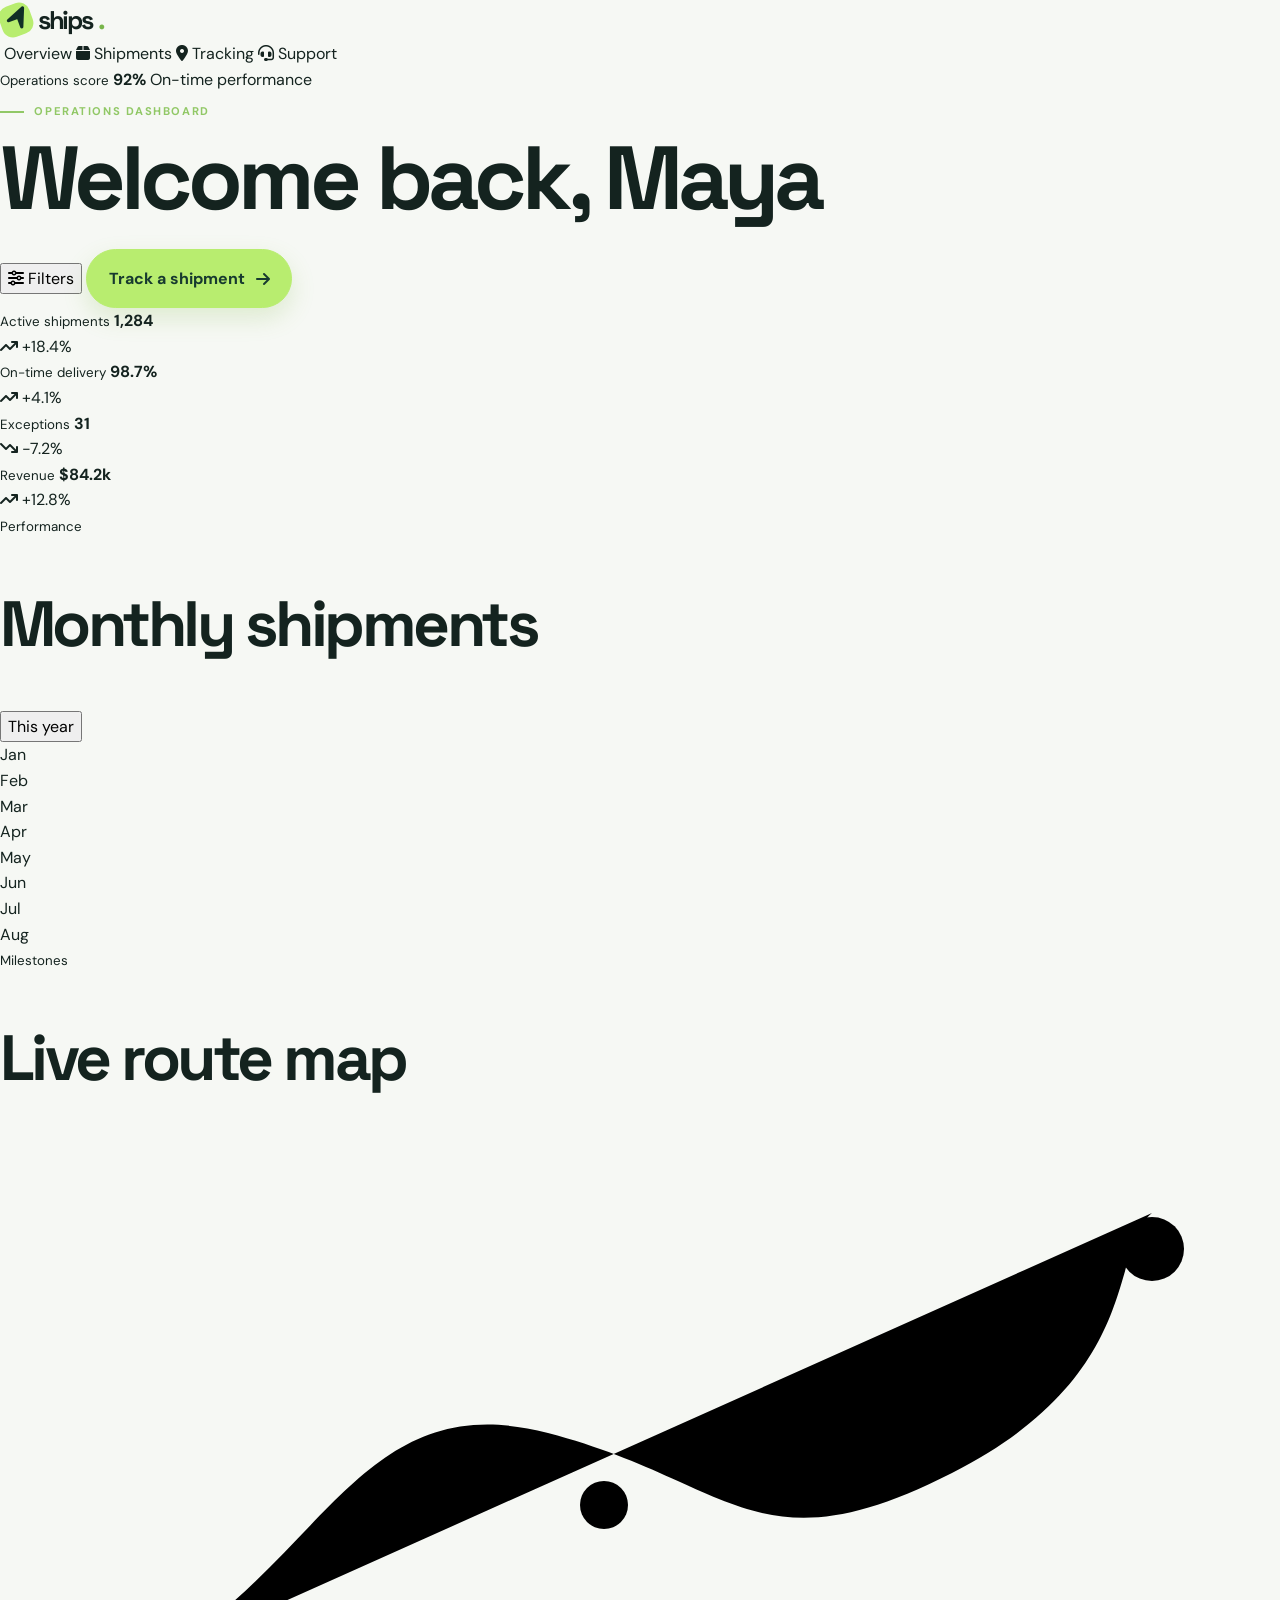
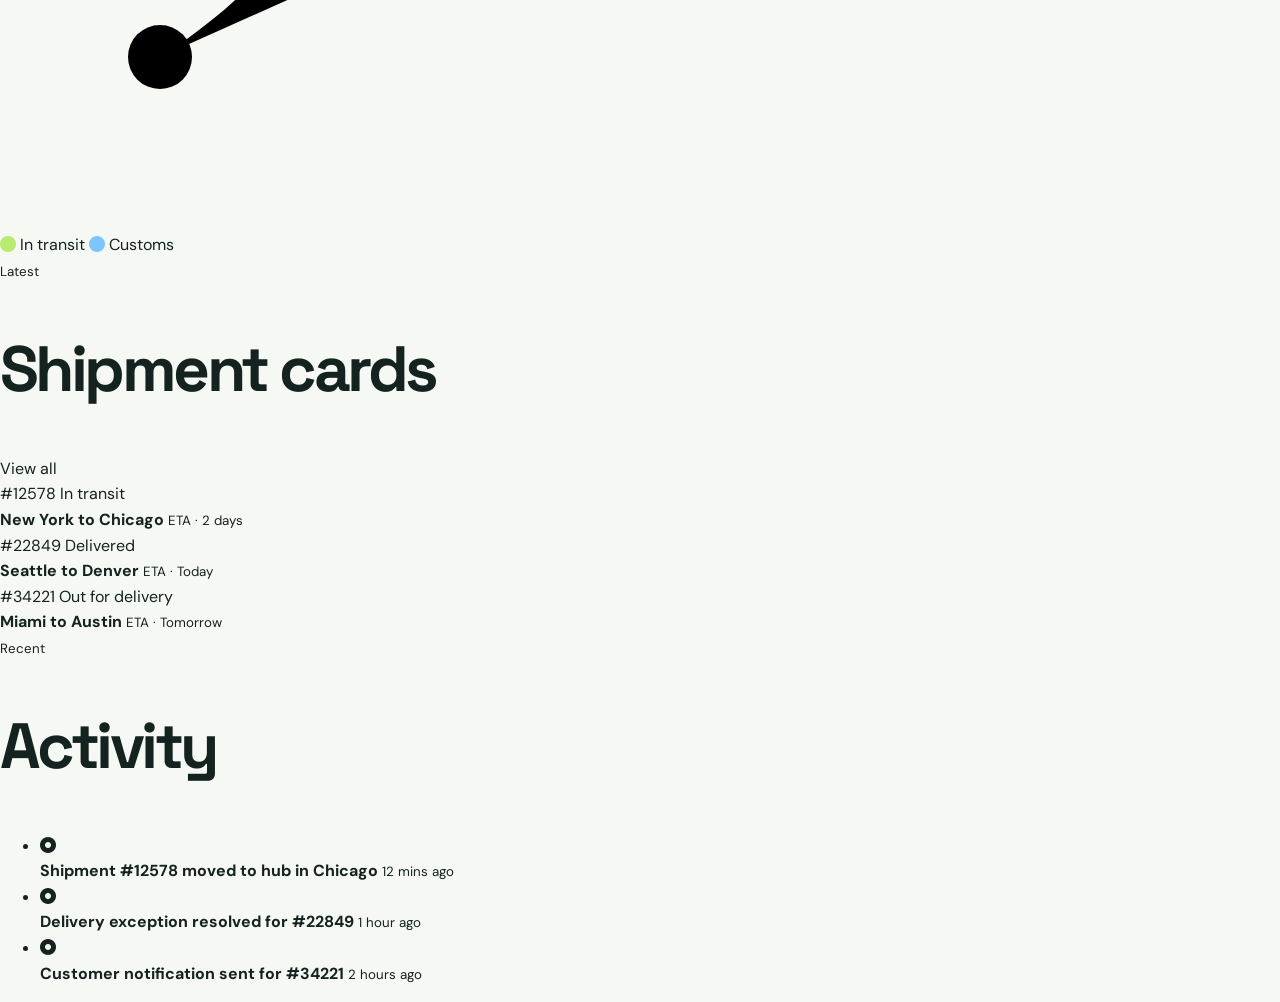
==== dashboard.html @ d17eea0c "Add dashboard overview page and full login/signup flow for Ships" ====
<!doctype html>
<html lang="en">
<head>
  <meta charset="UTF-8">
  <meta name="viewport" content="width=device-width, initial-scale=1">
  <meta name="description" content="Ships dashboard for shipment management and performance insights.">
  <title>Dashboard — Ships</title>
  <link rel="preconnect" href="https://fonts.googleapis.com">
  <link rel="preconnect" href="https://fonts.gstatic.com" crossorigin>
  <link href="https://fonts.googleapis.com/css2?family=DM+Sans:wght@400;500;600;700&family=Space+Grotesk:wght@500;600;700&display=swap" rel="stylesheet">
  <link rel="stylesheet" href="https://cdnjs.cloudflare.com/ajax/libs/font-awesome/6.5.2/css/all.min.css">
  <link rel="stylesheet" href="styles.css">
</head>
<body class="app-body">
  <div class="dashboard-shell">
    <aside class="sidebar">
      <div class="sidebar-brand">
        <a class="brand" href="index.html"><span class="brand-mark"><i class="fa-solid fa-location-arrow"></i></span>ships<span class="brand-dot">.</span></a>
      </div>

      <nav class="side-nav" aria-label="Dashboard navigation">
        <a class="active" href="dashboard.html"><i class="fa-solid fa-grid-2"></i> Overview</a>
        <a href="track.html"><i class="fa-solid fa-box"></i> Shipments</a>
        <a href="track.html"><i class="fa-solid fa-location-dot"></i> Tracking</a>
        <a href="contact.html"><i class="fa-solid fa-headset"></i> Support</a>
      </nav>

      <div class="sidebar-card">
        <small>Operations score</small>
        <strong>92%</strong>
        <span>On-time performance</span>
      </div>
    </aside>

    <main class="dashboard-main">
      <header class="topbar">
        <div>
          <p class="eyebrow"><span></span> Operations dashboard</p>
          <h1>Welcome back, Maya</h1>
        </div>
        <div class="topbar-actions">
          <button class="ghost-button" type="button"><i class="fa-solid fa-sliders"></i> Filters</button>
          <a class="button" href="track.html">Track a shipment <i class="fa-solid fa-arrow-right"></i></a>
        </div>
      </header>

      <section class="summary-grid">
        <article class="summary-card accent">
          <div>
            <small>Active shipments</small>
            <strong>1,284</strong>
          </div>
          <span class="trend up"><i class="fa-solid fa-arrow-trend-up"></i> +18.4%</span>
        </article>

        <article class="summary-card">
          <div>
            <small>On-time delivery</small>
            <strong>98.7%</strong>
          </div>
          <span class="trend up"><i class="fa-solid fa-arrow-trend-up"></i> +4.1%</span>
        </article>

        <article class="summary-card">
          <div>
            <small>Exceptions</small>
            <strong>31</strong>
          </div>
          <span class="trend down"><i class="fa-solid fa-arrow-trend-down"></i> -7.2%</span>
        </article>

        <article class="summary-card">
          <div>
            <small>Revenue</small>
            <strong>$84.2k</strong>
          </div>
          <span class="trend up"><i class="fa-solid fa-arrow-trend-up"></i> +12.8%</span>
        </article>
      </section>

      <section class="panel-grid">
        <article class="panel chart-panel">
          <div class="panel-header">
            <div>
              <small>Performance</small>
              <h2>Monthly shipments</h2>
            </div>
            <button class="ghost-button subtle" type="button">This year</button>
          </div>

          <div class="chart-bars" aria-label="Monthly shipment chart">
            <div class="bar-group"><span style="height:35%"></span><label>Jan</label></div>
            <div class="bar-group"><span style="height:48%"></span><label>Feb</label></div>
            <div class="bar-group"><span style="height:42%"></span><label>Mar</label></div>
            <div class="bar-group"><span style="height:68%"></span><label>Apr</label></div>
            <div class="bar-group"><span style="height:72%"></span><label>May</label></div>
            <div class="bar-group"><span style="height:82%"></span><label>Jun</label></div>
            <div class="bar-group"><span style="height:76%"></span><label>Jul</label></div>
            <div class="bar-group"><span style="height:90%"></span><label>Aug</label></div>
          </div>
        </article>

        <article class="panel">
          <div class="panel-header">
            <div>
              <small>Milestones</small>
              <h2>Live route map</h2>
            </div>
          </div>

          <div class="map-card">
            <svg viewBox="0 0 320 170" aria-label="Route map">
              <path d="M40 128C82 102 91 60 137 72s52 35 101 10 39-56 50-65" />
              <circle cx="40" cy="128" r="8" />
              <circle cx="288" cy="26" r="8" />
              <circle cx="151" cy="90" r="6" />
            </svg>
            <div class="map-legend">
              <span><i class="fa-solid fa-circle" style="color:#b8ed6f"></i> In transit</span>
              <span><i class="fa-solid fa-circle" style="color:#7ec4ff"></i> Customs</span>
            </div>
          </div>
        </article>
      </section>

      <section class="bottom-grid">
        <article class="panel shipments-panel">
          <div class="panel-header">
            <div>
              <small>Latest</small>
              <h2>Shipment cards</h2>
            </div>
            <a href="track.html" class="link-inline">View all</a>
          </div>

          <div class="shipment-list">
            <div class="shipment-item">
              <div class="shipment-meta">
                <span class="shipment-id">#12578</span>
                <span class="status in-transit">In transit</span>
              </div>
              <div class="shipment-summary">
                <strong>New York to Chicago</strong>
                <small>ETA · 2 days</small>
              </div>
            </div>

            <div class="shipment-item">
              <div class="shipment-meta">
                <span class="shipment-id">#22849</span>
                <span class="status delivered">Delivered</span>
              </div>
              <div class="shipment-summary">
                <strong>Seattle to Denver</strong>
                <small>ETA · Today</small>
              </div>
            </div>

            <div class="shipment-item">
              <div class="shipment-meta">
                <span class="shipment-id">#34221</span>
                <span class="status pending">Out for delivery</span>
              </div>
              <div class="shipment-summary">
                <strong>Miami to Austin</strong>
                <small>ETA · Tomorrow</small>
              </div>
            </div>
          </div>
        </article>

        <article class="panel activity-panel">
          <div class="panel-header">
            <div>
              <small>Recent</small>
              <h2>Activity</h2>
            </div>
          </div>

          <ul class="activity-list">
            <li>
              <i class="fa-solid fa-circle-dot"></i>
              <div>
                <strong>Shipment #12578 moved to hub in Chicago</strong>
                <small>12 mins ago</small>
              </div>
            </li>
            <li>
              <i class="fa-solid fa-circle-dot"></i>
              <div>
                <strong>Delivery exception resolved for #22849</strong>
                <small>1 hour ago</small>
              </div>
            </li>
            <li>
              <i class="fa-solid fa-circle-dot"></i>
              <div>
                <strong>Customer notification sent for #34221</strong>
                <small>2 hours ago</small>
              </div>
            </li>
          </ul>
        </article>
      </section>
    </main>
  </div>

  <script src="script.js"></script>
</body>
</html>
---- styles.css ----
/* Enhanced page styles */
:root{--ink:#14231f;--muted:#687872;--paper:#f6f8f4;--surface:#fff;--line:#dfe7e2;--green:#b8ed6f;--deep:#102f26;--accent:#e5ffb8;--shadow:0 24px 70px rgba(20,35,31,.12);--radius:24px} [data-theme=dark]{--ink:#eef5ed;--muted:#aabbb2;--paper:#0d1814;--surface:#122720;--line:#2f4a42;--deep:#07140f;--accent:#1d352f;--shadow:0 24px 70px #0008}*{box-sizing:border-box}html{scroll-behavior:smooth}body{margin:0;color:var(--ink);background:var(--paper);font:400 16px/1.6 "DM Sans",sans-serif;transition:.3s}h1,h2,h3,.brand{font-family:"Space Grotesk",sans-serif}h1,h2{line-height:1.03;letter-spacing:-.055em}h1{font-size:clamp(3.4rem,7vw,6.5rem);margin:.5rem 0 1.5rem}h2{font-size:clamp(2.7rem,5vw,5rem)}h3{font-size:1.3rem}em{color:#69a83c;font-style:normal}[data-theme=dark] em{color:var(--green)}a{color:inherit;text-decoration:none}button,input,select,textarea{font:inherit}button{cursor:pointer}.container{width:min(1120px,calc(100% - 40px));margin:auto}.sr-only{position:absolute;width:1px;height:1px;overflow:hidden;clip:rect(0,0,0,0)}.skip-link{position:absolute;top:-80px;left:1rem;z-index:30;padding:.7rem 1rem;background:var(--green);border-radius:999px}.skip-link:focus{top:1rem}.site-header{position:absolute;inset:0 0 auto;z-index:10}.nav{min-height:88px;display:flex;align-items:center;justify-content:space-between}.brand{display:inline-flex;align-items:center;gap:.35rem;font-size:1.6rem;font-weight:700;letter-spacing:-.08em}.brand-mark{display:grid;place-items:center;width:32px;height:32px;border-radius:11px;background:var(--green);color:var(--deep);transform:rotate(-20deg)}.brand-dot{color:#78b54a}.nav-menu{display:flex;align-items:center;gap:2rem;font-weight:600;font-size:.92rem}.nav-menu a:not(.button),.theme-toggle{opacity:.75;transition:.2s}.nav-menu a:hover,.theme-toggle:hover{opacity:1;transform:translateY(-2px)}.theme-toggle,.nav-toggle{border:0;background:none;color:inherit}.nav-toggle{display:none;font-size:1.3rem}.button{display:inline-flex;align-items:center;justify-content:center;gap:.7rem;padding:1rem 1.35rem;border:1px solid var(--green);border-radius:999px;background:var(--green);color:#173a2f;font-weight:700;box-shadow:0 10px 25px #7db74333;transition:.25s}.button:hover{transform:translateY(-3px);box-shadow:0 15px 30px #7db74355}.button-small{padding:.75rem 1rem;font-size:.82rem}.button-outline{border-color:var(--line);background:transparent;color:var(--ink);box-shadow:none}.text-link,.card-link{display:inline-flex;align-items:center;gap:.7rem;font-weight:700}.text-link i,.card-link i{color:#6ca946}.hero{position:relative;display:flex;align-items:center;min-height:820px;overflow:hidden;background:var(--deep);color:#f5faf3}.hero-backdrop{position:absolute;inset:0;background:linear-gradient(110deg,#071d17f5 8%,#12382dcc 55%,#071d1788),url('https://images.unsplash.com/photo-1519003722824-194d4455a60c?auto=format&fit=crop&w=2600&q=90') center/cover;animation:cinematic-pan 22s ease-in-out infinite alternate}.hero-backdrop:after{content:"";position:absolute;inset:0;background:radial-gradient(circle at 75% 30%,#b8ed6f22,transparent 35%),linear-gradient(180deg,transparent,#071d1744)}.hero-grid{position:relative;z-index:1;display:grid;grid-template-columns:1fr .85fr;gap:4rem;align-items:center;padding-top:4rem}.eyebrow{display:flex;align-items:center;gap:.65rem;color:#91c866;text-transform:uppercase;letter-spacing:.14em;font-size:.7rem;font-weight:700}.eyebrow span{width:24px;height:2px;background:currentColor}.hero h1 em{color:var(--green)}.hero-text{max-width:510px;color:#c6d6cc;font-size:1.08rem}.hero-actions{display:flex;gap:1.5rem;align-items:center;margin:2rem 0 3rem}.trust-row{display:flex;align-items:center;gap:1rem;color:#b5c9be;font-size:.82rem}.trust-row p{margin:0}.trust-row strong{color:#fff}.avatar-stack{display:flex}.avatar-stack span{display:grid;place-items:center;width:30px;height:30px;margin-left:-7px;border:2px solid var(--deep);border-radius:50%;background:#d4efc3;color:#375541;font-size:.58rem;font-weight:700}.avatar-stack span:first-child{margin-left:0;background:#f5c4aa}.avatar-stack span:nth-child(2){background:#c6ccf3}.avatar-stack span:nth-child(3){background:#f3d891}.hero-slider{width:100%;max-width:460px;overflow:hidden}.hero-slide{min-height:490px;padding:1.8rem;border:1px solid #ffffff2b;border-radius:28px;background:#ffffff16;backdrop-filter:blur(18px);box-shadow:0 30px 80px #0005;transition:transform .4s}.hero-slide:hover{transform:translateY(-8px)}.hero-slide h2{color:#fff;font-size:2rem;letter-spacing:-.04em;margin:.4rem 0 1.5rem}.hero-illustration{height:245px;display:grid;place-items:center}.hero-illustration svg{width:100%;height:100%;overflow:visible}.map-line,.route-small{fill:none;stroke:var(--green);stroke-width:5;stroke-dasharray:8 10;animation:dash 5s linear infinite}.hero-illustration circle{fill:var(--green)}.parcel{fill:#b8ed6f33;stroke:var(--green);stroke-width:4}.parcel-line,.chart{fill:none;stroke:#e5ffb8;stroke-width:4}.dash-window,.phone{fill:#ffffff0b;stroke:#b8ed6f;stroke-width:3}.chart-dot{fill:#fff}.phone-screen{fill:#b8ed6f22;stroke:#e5ffb8;stroke-width:2}.phone-dot{fill:#fff}.swiper-pagination-bullet{background:#fff;opacity:.45}.swiper-pagination-bullet-active{background:var(--green);opacity:1}.scroll-cue{position:absolute;bottom:1.5rem;left:50%;color:#9fb8aa;font-size:.65rem;text-transform:uppercase;letter-spacing:.14em;transform:translateX(-50%)}.scroll-cue span{display:inline-block;width:1px;height:30px;margin-right:.7rem;vertical-align:middle;background:#9fb8aa}.orbit-one,.orbit-two{position:absolute;border:1px solid #b8ed6f33;border-radius:50%;pointer-events:none}.orbit-one{width:500px;height:500px;right:-180px;top:15%;animation:orbit 18s linear infinite}.orbit-two{width:280px;height:280px;right:10%;top:35%;animation:orbit 12s linear infinite reverse}.logo-strip{padding:3rem 0 2rem}.logo-strip p{text-align:center;color:var(--muted);font-size:.72rem;text-transform:uppercase;letter-spacing:.13em}.logos{display:flex;justify-content:space-between;gap:2rem;color:#82918b;font:700 1.25rem "Space Grotesk"}.logos span{transition:.25s}.logos span:hover{color:var(--ink);transform:translateY(-3px)}.logo-accent{color:#85bd55}.stats-section{display:grid;grid-template-columns:repeat(4,1fr);gap:1rem;padding-block:2rem}.stat-card{padding:1.5rem;border:1px solid var(--line);border-radius:18px;background:#ffffff4d;text-align:center}.stat-card b{display:block;font:700 clamp(1.7rem,3vw,3rem) "Space Grotesk";letter-spacing:-.05em}.stat-card span{color:var(--muted);font-size:.82rem}.section{padding:7rem 0}.section-heading{max-width:650px;margin-bottom:3.5rem}.section-heading h2{margin:.5rem 0 1.2rem}.section-heading>p:last-child{color:var(--muted);max-width:500px}.services-grid{display:grid;grid-template-columns:repeat(3,1fr);gap:1.25rem}.service-card{min-height:280px;padding:2rem;border:1px solid var(--line);border-radius:var(--radius);background:var(--surface);transition:.35s}.service-card:hover{transform:translateY(-10px);border-color:#a7d77b;box-shadow:var(--shadow)}.service-icon{display:grid;place-items:center;width:56px;height:56px;margin-bottom:3rem;border-radius:16px;background:var(--accent);color:#4b7834;font-size:1.35rem;transition:.35s}.service-card:hover .service-icon{transform:rotate(-8deg) scale(1.12);border-radius:50%}.service-card p{color:var(--muted);font-size:.9rem}.process-section{background:linear-gradient(180deg,#e5ffb88c,#e5ffb82e)}.platform-grid,.contact-grid{display:grid;grid-template-columns:1fr 1fr;gap:5rem;align-items:center}.platform-visual{position:relative;min-height:440px;display:grid;place-items:center}.dashboard-card{width:min(100%,530px);padding:1.4rem;border:1px solid #ffffff1c;border-radius:24px;background:#173a2f;color:#ebf2ed;box-shadow:0 28px 60px #173a2f55}.dash-topbar{display:flex;gap:.5rem;border-bottom:1px solid #ffffff12;padding-bottom:.8rem}.dash-topbar i{width:10px;height:10px;border-radius:50%;background:#8ecb6b}.dash-topbar i:first-child{background:#ff8d66}.dash-topbar i:nth-child(2){background:#ffcb66}.dashboard-card small{display:block;color:#8ea79e;margin-top:1rem}.dashboard-card strong{display:block;font-size:1.15rem}.dashboard-card strong em{float:right;font-size:.8rem;color:var(--green)}.bar-chart{display:flex;align-items:end;gap:.7rem;height:135px;margin:1.5rem 0;padding:1rem;border:1px solid #ffffff12;border-radius:18px}.bar-chart i{flex:1;border-radius:12px 12px 0 0;background:linear-gradient(#b8ed6f,#6ec15b)}.order-row{display:grid;grid-template-columns:1fr 1fr 1fr;padding:.7rem .2rem;border-bottom:1px solid #ffffff0f;font-size:.82rem}.order-row b{color:var(--green);font-size:.72rem}.floating-card{position:absolute;right:-5px;bottom:0;width:220px;padding:1rem;border-radius:18px;background:#142923;color:#fff;box-shadow:var(--shadow)}.floating-card small,.floating-card span{display:block;color:#b6c9bd;font-size:.78rem}.floating-card strong{margin:.3rem 0 .7rem;font-size:1rem}.check-list{display:grid;gap:1rem;padding:0;margin:2rem 0 2.5rem;list-style:none}.check-list li{display:flex;gap:.8rem}.check-list i{color:#75b660}.estimate-box{display:grid;grid-template-columns:.75fr 1fr;gap:4rem;align-items:center;padding:3rem;border-radius:var(--radius);background:var(--deep);color:#fff;box-shadow:var(--shadow)}.estimate-box .section-heading>p:last-child{color:#b8cbbd}.estimate-form,.contact-form{display:grid;grid-template-columns:1fr 1fr;gap:1rem}.field{display:flex;flex-direction:column;gap:.35rem}.field label{font-size:.75rem;color:var(--muted);font-weight:700}.estimate-box .field label{color:#b8cbbd}.field input,.field select,.field textarea{width:100%;padding:.85rem 1rem;border:1px solid var(--line);border-radius:12px;background:transparent;color:var(--ink);outline:0}.estimate-box .field input,.estimate-box .field select{border-color:#466858;color:#fff}.estimate-box .field option{color:#14231f}.field input:focus,.field select:focus,.field textarea:focus{border-color:#8ecb6b;box-shadow:0 0 0 3px #8ecb6b22}.estimate-form .button,.contact-form .button{grid-column:1/-1}.form-message{min-height:1.4em;margin:0;color:var(--green);font-size:.85rem}.testimonial-section{background:#b8ed6f14}.testimonials-swiper{overflow:hidden}.testimonial-card{padding:2rem;border:1px solid var(--line);border-radius:var(--radius);background:var(--surface);box-shadow:var(--shadow)}.rating{color:#ffbf5f;letter-spacing:.12em}.testimonial-card p{font-size:1.05rem}.testimonial-card small{color:var(--muted);font-weight:400}.contact-section{background:#e5ffb81c}.contact-form{padding:2rem;border:1px solid var(--line);border-radius:var(--radius);background:var(--surface);box-shadow:var(--shadow)}.field.full{grid-column:1/-1}.error{min-height:1em;color:#d86655;font-size:.72rem}.invalid{border-color:#d86655!important}.footer{padding:2.5rem 0 1.5rem;background:var(--surface);border-top:1px solid var(--line)}.footer-grid,.footer-bottom{display:flex;justify-content:space-between;align-items:center;gap:1rem}.footer-grid p{color:var(--muted)}.socials{display:flex;gap:.7rem}.socials a{display:grid;place-items:center;width:34px;height:34px;border:1px solid var(--line);border-radius:50%;color:var(--muted)}.footer-bottom{margin-top:2rem;padding-top:1.2rem;border-top:1px solid var(--line);color:var(--muted);font-size:.72rem}.reveal{opacity:0;transform:translateY(22px);transition:.7s}.reveal.is-visible{opacity:1;transform:none}@keyframes cinematic-pan{to{transform:scale(1.1) translateX(-1.5%)}}@keyframes dash{to{stroke-dashoffset:-100}}@keyframes orbit{to{transform:rotate(360deg)}}@media(prefers-reduced-motion:reduce){*,*:before,*:after{animation-duration:.01ms!important;transition-duration:.01ms!important;scroll-behavior:auto!important}.reveal{opacity:1;transform:none}}@media(max-width:900px){.nav-toggle{display:block}.nav-menu{position:absolute;top:76px;right:20px;left:20px;display:none;flex-direction:column;align-items:stretch;gap:1rem;padding:1rem;border:1px solid var(--line);border-radius:18px;background:var(--surface);box-shadow:var(--shadow)}.nav-menu.open{display:flex}.hero{min-height:1000px}.hero-grid,.platform-grid,.estimate-box,.contact-grid{grid-template-columns:1fr;gap:3rem}.hero-grid{padding-top:7rem}.hero-slider{max-width:520px}.stats-section,.services-grid{grid-template-columns:1fr 1fr}.logos{flex-wrap:wrap;justify-content:center}}@media(max-width:600px){.container{width:calc(100% - 28px)}h1{font-size:3.4rem}.hero-actions{flex-direction:column;align-items:flex-start}.stats-section,.services-grid,.estimate-form,.contact-form{grid-template-columns:1fr}.field.full,.estimate-form .button,.contact-form .button{grid-column:auto}.estimate-box{padding:1.5rem}.footer-grid,.footer-bottom{align-items:flex-start;flex-direction:column}.hero-slide{min-height:460px}}
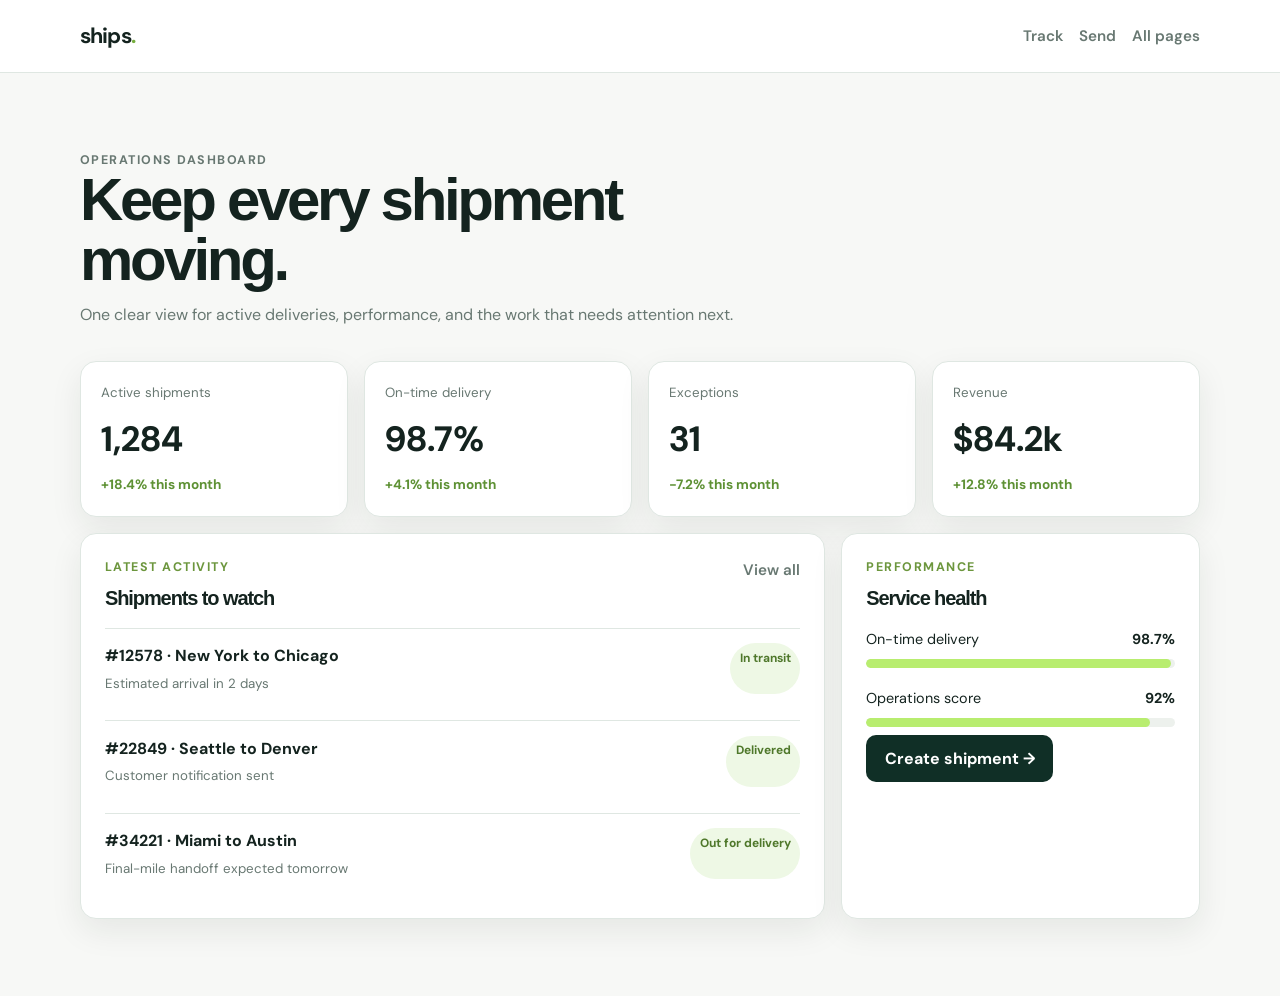
==== commit 7aeac072: "Create unified standardized dashboard tracking send shell and shared validation" ====
--- a/dashboard.html
+++ b/dashboard.html
@@ -1,210 +1,13 @@
 <!doctype html>
 <html lang="en">
 <head>
-  <meta charset="UTF-8">
-  <meta name="viewport" content="width=device-width, initial-scale=1">
-  <meta name="description" content="Ships dashboard for shipment management and performance insights.">
-  <title>Dashboard — Ships</title>
-  <link rel="preconnect" href="https://fonts.googleapis.com">
-  <link rel="preconnect" href="https://fonts.gstatic.com" crossorigin>
-  <link href="https://fonts.googleapis.com/css2?family=DM+Sans:wght@400;500;600;700&family=Space+Grotesk:wght@500;600;700&display=swap" rel="stylesheet">
-  <link rel="stylesheet" href="https://cdnjs.cloudflare.com/ajax/libs/font-awesome/6.5.2/css/all.min.css">
-  <link rel="stylesheet" href="styles.css">
+  <meta charset="UTF-8"><meta name="viewport" content="width=device-width, initial-scale=1">
+  <meta name="description" content="Standard alfaships operations dashboard."><title>Dashboard — alfaships</title>
+  <link rel="preconnect" href="https://fonts.googleapis.com"><link rel="preconnect" href="https://fonts.gstatic.com" crossorigin>
+  <link href="https://fonts.googleapis.com/css2?family=DM+Sans:wght@400;500;600;700&display=swap" rel="stylesheet">
+  <link rel="stylesheet" href="styles.css"><link rel="stylesheet" href="standard.css"><link rel="stylesheet" href="forms.css"><link rel="stylesheet" href="mobile.css">
 </head>
-<body class="app-body">
-  <div class="dashboard-shell">
-    <aside class="sidebar">
-      <div class="sidebar-brand">
-        <a class="brand" href="index.html"><span class="brand-mark"><i class="fa-solid fa-location-arrow"></i></span>ships<span class="brand-dot">.</span></a>
-      </div>
-
-      <nav class="side-nav" aria-label="Dashboard navigation">
-        <a class="active" href="dashboard.html"><i class="fa-solid fa-grid-2"></i> Overview</a>
-        <a href="track.html"><i class="fa-solid fa-box"></i> Shipments</a>
-        <a href="track.html"><i class="fa-solid fa-location-dot"></i> Tracking</a>
-        <a href="contact.html"><i class="fa-solid fa-headset"></i> Support</a>
-      </nav>
-
-      <div class="sidebar-card">
-        <small>Operations score</small>
-        <strong>92%</strong>
-        <span>On-time performance</span>
-      </div>
-    </aside>
-
-    <main class="dashboard-main">
-      <header class="topbar">
-        <div>
-          <p class="eyebrow"><span></span> Operations dashboard</p>
-          <h1>Welcome back, Maya</h1>
-        </div>
-        <div class="topbar-actions">
-          <button class="ghost-button" type="button"><i class="fa-solid fa-sliders"></i> Filters</button>
-          <a class="button" href="track.html">Track a shipment <i class="fa-solid fa-arrow-right"></i></a>
-        </div>
-      </header>
-
-      <section class="summary-grid">
-        <article class="summary-card accent">
-          <div>
-            <small>Active shipments</small>
-            <strong>1,284</strong>
-          </div>
-          <span class="trend up"><i class="fa-solid fa-arrow-trend-up"></i> +18.4%</span>
-        </article>
-
-        <article class="summary-card">
-          <div>
-            <small>On-time delivery</small>
-            <strong>98.7%</strong>
-          </div>
-          <span class="trend up"><i class="fa-solid fa-arrow-trend-up"></i> +4.1%</span>
-        </article>
-
-        <article class="summary-card">
-          <div>
-            <small>Exceptions</small>
-            <strong>31</strong>
-          </div>
-          <span class="trend down"><i class="fa-solid fa-arrow-trend-down"></i> -7.2%</span>
-        </article>
-
-        <article class="summary-card">
-          <div>
-            <small>Revenue</small>
-            <strong>$84.2k</strong>
-          </div>
-          <span class="trend up"><i class="fa-solid fa-arrow-trend-up"></i> +12.8%</span>
-        </article>
-      </section>
-
-      <section class="panel-grid">
-        <article class="panel chart-panel">
-          <div class="panel-header">
-            <div>
-              <small>Performance</small>
-              <h2>Monthly shipments</h2>
-            </div>
-            <button class="ghost-button subtle" type="button">This year</button>
-          </div>
-
-          <div class="chart-bars" aria-label="Monthly shipment chart">
-            <div class="bar-group"><span style="height:35%"></span><label>Jan</label></div>
-            <div class="bar-group"><span style="height:48%"></span><label>Feb</label></div>
-            <div class="bar-group"><span style="height:42%"></span><label>Mar</label></div>
-            <div class="bar-group"><span style="height:68%"></span><label>Apr</label></div>
-            <div class="bar-group"><span style="height:72%"></span><label>May</label></div>
-            <div class="bar-group"><span style="height:82%"></span><label>Jun</label></div>
-            <div class="bar-group"><span style="height:76%"></span><label>Jul</label></div>
-            <div class="bar-group"><span style="height:90%"></span><label>Aug</label></div>
-          </div>
-        </article>
-
-        <article class="panel">
-          <div class="panel-header">
-            <div>
-              <small>Milestones</small>
-              <h2>Live route map</h2>
-            </div>
-          </div>
-
-          <div class="map-card">
-            <svg viewBox="0 0 320 170" aria-label="Route map">
-              <path d="M40 128C82 102 91 60 137 72s52 35 101 10 39-56 50-65" />
-              <circle cx="40" cy="128" r="8" />
-              <circle cx="288" cy="26" r="8" />
-              <circle cx="151" cy="90" r="6" />
-            </svg>
-            <div class="map-legend">
-              <span><i class="fa-solid fa-circle" style="color:#b8ed6f"></i> In transit</span>
-              <span><i class="fa-solid fa-circle" style="color:#7ec4ff"></i> Customs</span>
-            </div>
-          </div>
-        </article>
-      </section>
-
-      <section class="bottom-grid">
-        <article class="panel shipments-panel">
-          <div class="panel-header">
-            <div>
-              <small>Latest</small>
-              <h2>Shipment cards</h2>
-            </div>
-            <a href="track.html" class="link-inline">View all</a>
-          </div>
-
-          <div class="shipment-list">
-            <div class="shipment-item">
-              <div class="shipment-meta">
-                <span class="shipment-id">#12578</span>
-                <span class="status in-transit">In transit</span>
-              </div>
-              <div class="shipment-summary">
-                <strong>New York to Chicago</strong>
-                <small>ETA · 2 days</small>
-              </div>
-            </div>
-
-            <div class="shipment-item">
-              <div class="shipment-meta">
-                <span class="shipment-id">#22849</span>
-                <span class="status delivered">Delivered</span>
-              </div>
-              <div class="shipment-summary">
-                <strong>Seattle to Denver</strong>
-                <small>ETA · Today</small>
-              </div>
-            </div>
-
-            <div class="shipment-item">
-              <div class="shipment-meta">
-                <span class="shipment-id">#34221</span>
-                <span class="status pending">Out for delivery</span>
-              </div>
-              <div class="shipment-summary">
-                <strong>Miami to Austin</strong>
-                <small>ETA · Tomorrow</small>
-              </div>
-            </div>
-          </div>
-        </article>
-
-        <article class="panel activity-panel">
-          <div class="panel-header">
-            <div>
-              <small>Recent</small>
-              <h2>Activity</h2>
-            </div>
-          </div>
-
-          <ul class="activity-list">
-            <li>
-              <i class="fa-solid fa-circle-dot"></i>
-              <div>
-                <strong>Shipment #12578 moved to hub in Chicago</strong>
-                <small>12 mins ago</small>
-              </div>
-            </li>
-            <li>
-              <i class="fa-solid fa-circle-dot"></i>
-              <div>
-                <strong>Delivery exception resolved for #22849</strong>
-                <small>1 hour ago</small>
-              </div>
-            </li>
-            <li>
-              <i class="fa-solid fa-circle-dot"></i>
-              <div>
-                <strong>Customer notification sent for #34221</strong>
-                <small>2 hours ago</small>
-              </div>
-            </li>
-          </ul>
-        </article>
-      </section>
-    </main>
-  </div>
-
-  <script src="script.js"></script>
-</body>
-</html>
+<body class="standard-page"><header class="standard-header"><div class="standard-header__inner"><a class="standard-brand" href="index.html">ships<span>.</span></a><nav class="standard-header__nav" aria-label="Application navigation"><a class="standard-header__link" href="track.html">Track</a><a class="standard-header__link" href="send.html">Send</a><a class="standard-header__link" href="pages.html">All pages</a></nav></div></header>
+<main class="standard-main"><section class="standard-hero"><p class="standard-kicker">Operations dashboard</p><h1>Keep every shipment moving.</h1><p>One clear view for active deliveries, performance, and the work that needs attention next.</p></section>
+<section class="dashboard-summary" aria-label="Shipment summary"><article class="dashboard-stat standard-card"><small>Active shipments</small><strong>1,284</strong><span>+18.4% this month</span></article><article class="dashboard-stat standard-card"><small>On-time delivery</small><strong>98.7%</strong><span>+4.1% this month</span></article><article class="dashboard-stat standard-card"><small>Exceptions</small><strong>31</strong><span>−7.2% this month</span></article><article class="dashboard-stat standard-card"><small>Revenue</small><strong>$84.2k</strong><span>+12.8% this month</span></article></section>
+<section class="dashboard-grid"><article class="dashboard-panel standard-card"><div class="dashboard-panel__header"><div><p class="standard-kicker">Latest activity</p><h2>Shipments to watch</h2></div><a class="standard-header__link" href="track.html">View all</a></div><ul class="dashboard-list"><li><div><strong>#12578 · New York to Chicago</strong><small>Estimated arrival in 2 days</small></div><span class="status-pill">In transit</span></li><li><div><strong>#22849 · Seattle to Denver</strong><small>Customer notification sent</small></div><span class="status-pill">Delivered</span></li><li><div><strong>#34221 · Miami to Austin</strong><small>Final-mile handoff expected tomorrow</small></div><span class="status-pill">Out for delivery</span></li></ul></article><aside class="dashboard-panel standard-card"><div class="dashboard-panel__header"><div><p class="standard-kicker">Performance</p><h2>Service health</h2></div></div><div class="progress-row"><div class="progress-row__meta"><span>On-time delivery</span><strong>98.7%</strong></div><div class="progress-track"><span style="width:98.7%"></span></div></div><div class="progress-row"><div class="progress-row__meta"><span>Operations score</span><strong>92%</strong></div><div class="progress-track"><span style="width:92%"></span></div></div><a class="form-button" href="send.html">Create shipment →</a></aside></section></main><script src="app.js"></script></body></html>
--- a/standard.css
+++ b/standard.css
@@ -0,0 +1,6 @@
+/* Shared standardized application shell. Loaded after styles.css. */
+:root{--standard-bg:#f7f8f6;--standard-surface:#fff;--standard-text:#14231f;--standard-muted:#687872;--standard-line:#dfe7e2;--standard-brand:#102f26;--standard-accent:#b8ed6f;--standard-radius:16px;--standard-shadow:0 12px 32px rgba(20,35,31,.08)}
+*,*::before,*::after{box-sizing:border-box}html{scroll-behavior:smooth}body{margin:0;background:var(--standard-bg);color:var(--standard-text);font-family:"DM Sans",system-ui,sans-serif}button,input,select,textarea{font:inherit}a{color:inherit}button,a{-webkit-tap-highlight-color:transparent}button:focus-visible,a:focus-visible,input:focus-visible,select:focus-visible,textarea:focus-visible{outline:3px solid var(--standard-accent);outline-offset:3px}
+.standard-page{min-height:100vh}.standard-header{position:sticky;top:0;z-index:10;background:rgba(255,255,255,.95);border-bottom:1px solid var(--standard-line);backdrop-filter:blur(14px)}.standard-header__inner{display:flex;align-items:center;justify-content:space-between;gap:1rem;width:min(1120px,calc(100% - 2rem));min-height:4.5rem;margin:auto}.standard-brand{text-decoration:none;font-size:1.35rem;font-weight:700;letter-spacing:-.04em}.standard-brand span{color:#75ad3d}.standard-header__nav{display:flex;align-items:center;gap:1rem}.standard-header__link{text-decoration:none;color:var(--standard-muted);font-size:.95rem;font-weight:600}.standard-main{width:min(1120px,calc(100% - 2rem));margin:auto;padding:clamp(2rem,6vw,5rem) 0}.standard-hero{max-width:720px;margin-bottom:2rem}.standard-kicker{margin:0 0 .65rem;color:#6c963d;font-size:.78rem;font-weight:700;letter-spacing:.12em;text-transform:uppercase}.standard-hero h1{margin:0 0 .75rem;font-size:clamp(2rem,5vw,3.75rem);line-height:1;letter-spacing:-.055em}.standard-hero p{margin:0;color:var(--standard-muted);line-height:1.65}.standard-card{background:var(--standard-surface);border:1px solid var(--standard-line);border-radius:var(--standard-radius);box-shadow:var(--standard-shadow)}
+.dashboard-summary{display:grid;grid-template-columns:repeat(4,minmax(0,1fr));gap:1rem;margin-bottom:1rem}.dashboard-stat{padding:1.25rem}.dashboard-stat small,.dashboard-stat strong{display:block}.dashboard-stat small{color:var(--standard-muted)}.dashboard-stat strong{margin-top:.5rem;font-size:clamp(1.5rem,3vw,2.2rem)}.dashboard-stat span{display:block;margin-top:.4rem;color:#5e9134;font-size:.85rem;font-weight:700}.dashboard-grid{display:grid;grid-template-columns:1.35fr .65fr;gap:1rem}.dashboard-panel{padding:clamp(1.1rem,3vw,1.5rem)}.dashboard-panel__header{display:flex;justify-content:space-between;gap:1rem;align-items:start;margin-bottom:1.2rem}.dashboard-panel h2{margin:.2rem 0 0;font-size:1.25rem}.dashboard-list{display:grid;gap:.75rem;margin:0;padding:0;list-style:none}.dashboard-list li{display:flex;justify-content:space-between;gap:1rem;padding:.9rem 0;border-top:1px solid var(--standard-line)}.dashboard-list small{display:block;margin-top:.25rem;color:var(--standard-muted)}.status-pill{display:inline-flex;width:max-content;padding:.35rem .6rem;border-radius:999px;background:#eef8e5;color:#4f782b;font-size:.75rem;font-weight:700;white-space:nowrap}.progress-row{display:grid;gap:.5rem;margin-bottom:1.2rem}.progress-row__meta{display:flex;justify-content:space-between;font-size:.9rem}.progress-track{height:.55rem;overflow:hidden;border-radius:999px;background:#edf1ed}.progress-track span{display:block;height:100%;border-radius:inherit;background:var(--standard-accent)}
+@media(max-width:760px){.standard-header__inner,.standard-main{width:min(100% - 1.25rem,1120px)}.standard-header__inner{min-height:4rem}.standard-header__link{font-size:.85rem}.dashboard-summary{grid-template-columns:repeat(2,minmax(0,1fr))}.dashboard-grid{grid-template-columns:1fr}}@media(max-width:420px){.dashboard-summary{grid-template-columns:1fr}.standard-header__nav{gap:.5rem}.standard-header__nav a:not(:last-child){display:none}}@media(prefers-reduced-motion:reduce){html{scroll-behavior:auto}}
--- a/forms.css
+++ b/forms.css
@@ -0,0 +1,2 @@
+/* Shared form controls, validation states, and mobile behavior. */
+.form-shell{display:grid;gap:1rem}.form-grid{display:grid;grid-template-columns:repeat(2,minmax(0,1fr));gap:1rem}.form-field{display:grid;gap:.45rem}.form-field--full{grid-column:1/-1}.form-field label{font-size:.9rem;font-weight:700}.form-field label span{color:var(--standard-muted);font-weight:400}.form-field input,.form-field select,.form-field textarea{width:100%;min-height:3rem;padding:.8rem .9rem;border:1px solid var(--standard-line);border-radius:10px;background:#fff;color:var(--standard-text)}.form-field textarea{min-height:7rem;resize:vertical}.form-field small{min-height:1rem;color:var(--standard-muted);line-height:1.35}.form-field.has-error input,.form-field.has-error select,.form-field.has-error textarea{border-color:#c85656}.form-field.has-error small{color:#a63d3d}.form-actions{display:flex;align-items:center;gap:1rem;grid-column:1/-1}.form-button{min-height:3rem;border:0;border-radius:10px;padding:.8rem 1.15rem;background:var(--standard-brand);color:#fff;cursor:pointer;font-weight:700}.form-button:disabled{opacity:.65;cursor:wait}.form-result{display:none;padding:1rem;border-radius:10px;background:#eef8e5;color:#31551b;line-height:1.5}.form-result.is-visible{display:block}.form-result.is-error{background:#fff0f0;color:#8d3535}.tracking-form{display:grid;gap:.6rem}.tracking-form__row{display:flex;gap:.7rem}.tracking-form__row input{flex:1}.tracking-steps{display:grid;grid-template-columns:repeat(3,1fr);gap:1rem;margin:2rem 0 0;padding:0;list-style:none}.tracking-steps li{display:grid;grid-template-columns:auto 1fr;gap:.7rem;color:var(--standard-muted)}.tracking-steps li>span{display:grid;place-items:center;width:2rem;height:2rem;border-radius:50%;background:var(--standard-line);font-size:.8rem;font-weight:700}.tracking-steps li.is-done>span,.tracking-steps li.is-current>span{background:var(--standard-accent);color:var(--standard-brand)}.tracking-steps strong,.tracking-steps small{display:block}.tracking-steps strong{color:var(--standard-text)}.tracking-steps small{margin-top:.25rem;line-height:1.4}@media(max-width:600px){.form-grid{grid-template-columns:1fr}.form-field--full,.form-actions{grid-column:auto}.form-actions{display:grid}.form-button{width:100%}.tracking-form__row{display:grid}.tracking-steps{grid-template-columns:1fr;gap:.8rem}}
--- a/mobile.css
+++ b/mobile.css
@@ -0,0 +1,36 @@
+/* Mobile-first additions for the Pages workspace and future alfaships screens. */
+:root { --mobile-gutter: clamp(1rem, 4vw, 2rem); }
+.pages-body { min-height: 100vh; background: var(--paper, #f6f8f4); color: var(--ink, #14231f); }
+.pages-main { padding: clamp(3rem, 8vw, 7rem) var(--mobile-gutter); }
+.pages-hero { max-width: 780px; margin-bottom: clamp(2rem, 6vw, 4.5rem); }
+.pages-hero h1 { max-width: 700px; margin: .6rem 0 1rem; font-size: clamp(2.35rem, 7vw, 5rem); line-height: .98; }
+.pages-hero h1 em { color: var(--deep, #102f26); font-style: normal; }
+.pages-hero .lead { max-width: 620px; color: var(--muted, #687872); font-size: clamp(1rem, 2vw, 1.2rem); line-height: 1.65; }
+.pages-nav { display:flex; align-items:center; gap: clamp(.75rem, 2vw, 1.5rem); }
+.pages-nav a:not(.button) { color: inherit; text-decoration: none; font-weight: 600; }
+.page-groups { display:grid; grid-template-columns: repeat(3, minmax(0, 1fr)); gap: 1rem; }
+.page-group { padding: clamp(1.25rem, 3vw, 2rem); background: var(--surface, #fff); border: 1px solid var(--line, #dfe7e2); border-radius: var(--radius, 24px); box-shadow: var(--shadow, 0 24px 70px rgba(20,35,31,.12)); }
+.group-icon { display:grid; place-items:center; width: 2.75rem; height: 2.75rem; border-radius: 50%; background: var(--accent, #e5ffb8); color: var(--deep, #102f26); font-size: 1.25rem; }
+.page-group h2 { margin: 1.25rem 0 .45rem; font-size: 1.35rem; }
+.page-group p { min-height: 3rem; margin: 0 0 1rem; color: var(--muted, #687872); line-height: 1.5; }
+.page-links { display:grid; gap: .35rem; }
+.page-links a { display:flex; justify-content:space-between; gap: 1rem; padding: .8rem 0; color: inherit; border-top: 1px solid var(--line, #dfe7e2); text-decoration: none; font-weight: 600; }
+.page-links a:hover, .page-links a:focus-visible { color: var(--deep, #102f26); }
+.page-links span { color: var(--muted, #687872); }
+.mobile-note { display:flex; flex-wrap:wrap; gap:.4rem 1rem; margin-top:1rem; padding:1rem 1.25rem; background:var(--accent, #e5ffb8); border-radius:16px; line-height:1.5; }
+.mobile-note span { color: var(--deep, #102f26); }
+.footer > .container { display:flex; justify-content:space-between; gap:1rem; flex-wrap:wrap; }
+.footer a { color:inherit; }
+@media (max-width: 760px) {
+  .site-header .nav { min-height: 4.5rem; }
+  .pages-nav a:not(.button) { display:none; }
+  .page-groups { grid-template-columns: 1fr; }
+  .page-group p { min-height: 0; }
+}
+@media (max-width: 420px) {
+  .pages-main { padding-top: 2.5rem; }
+  .pages-nav .button { padding: .7rem .85rem; font-size: .85rem; }
+  .mobile-note { display:block; }
+  .mobile-note span { display:block; margin-top:.25rem; }
+}
+@media (prefers-reduced-motion: reduce) { *, *::before, *::after { scroll-behavior:auto !important; transition-duration:0.01ms !important; animation-duration:0.01ms !important; } }
